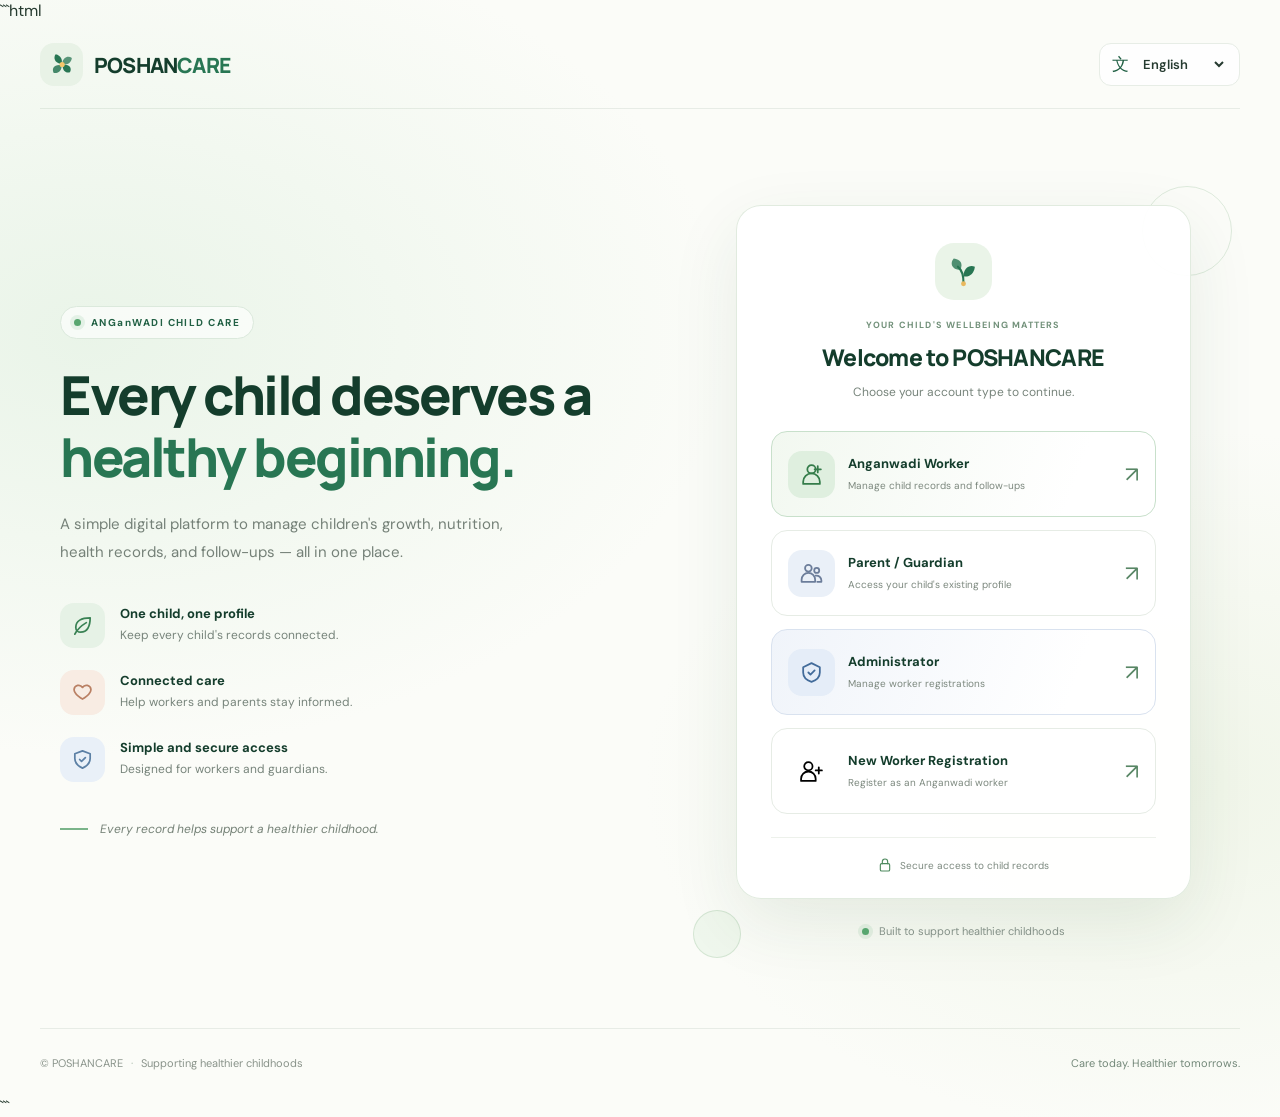
==== frontend/index.html @ c2d2161a "Initial commit: POSHANCARE application" ====
```html
<!DOCTYPE html>
<html lang="en">
<head>
  <meta charset="UTF-8">
  <meta name="viewport" content="width=device-width, initial-scale=1.0">

  <title>POSHANCARE | A Healthy Beginning for Every Child</title>
  <meta
    name="description"
    content="POSHANCARE helps Anganwadi workers and parents manage child growth, nutrition, health records, and follow-ups."
  >

  <link rel="preconnect" href="https://fonts.googleapis.com">
  <link rel="preconnect" href="https://fonts.gstatic.com" crossorigin>
  <link
    href="https://fonts.googleapis.com/css2?family=DM+Sans:wght@400;500;600;700&family=Manrope:wght@400;500;600;700;800&display=swap"
    rel="stylesheet"
  >

  <link rel="stylesheet" href="style.css">
</head>

<body>
  <header class="navbar">
    <a class="brand" href="index.html" aria-label="POSHANCARE home">
      <span class="brand-icon" aria-hidden="true">
        <svg viewBox="0 0 48 48" fill="none">
          <path d="M24 23C13 22 11 13 15 8C23 10 26 16 24 23Z"
                fill="currentColor"/>
          <path d="M25 23C26 12 35 10 40 14C39 22 32 26 25 23Z"
                fill="currentColor" opacity=".75"/>
          <path d="M24 25C13 23 8 30 12 37C20 38 25 32 24 25Z"
                fill="currentColor" opacity=".85"/>
          <path d="M26 25C35 22 41 29 37 36C30 38 25 32 26 25Z"
                fill="currentColor"/>
          <circle cx="25" cy="24" r="4" fill="#F5C76B"/>
        </svg>
      </span>

      <span class="brand-name">POSHAN<span>CARE</span></span>
    </a>

    <div class="nav-right">
      <span class="language-icon" aria-hidden="true">文</span>
      <select id="language" aria-label="Choose language">
        <option value="en">English</option>
        <option value="kn">ಕನ್ನಡ</option>
        <option value="ml">മലയാളം</option>
        <option value="hi">हिन्दी</option>
        <option value="ta">தமிழ்</option>
        <option value="te">తెలుగు</option>
      </select>
    </div>
  </header>

  <main class="hero">
    <section class="hero-content">
      <div class="eyebrow">
        <span class="eyebrow-dot"></span>
        ANGanWADI CHILD CARE
      </div>

      <h1 id="headline">
        Every child deserves a
        <span>healthy beginning.</span>
      </h1>

      <p class="hero-description" id="description">
        A simple digital platform to manage children's growth,
        nutrition, health records, and follow-ups — all in one place.
      </p>

      <div class="benefits">
        <article class="benefit">
          <span class="benefit-icon icon-leaf" aria-hidden="true">
            <svg viewBox="0 0 24 24" fill="none">
              <path d="M20 4C11 4 5 7 5 14a5 5 0 0 0 5 5c7 0 10-6 10-15Z"
                    stroke="currentColor" stroke-width="1.8"
                    stroke-linecap="round" stroke-linejoin="round"/>
              <path d="M4 21c3-6 7-9 12-12"
                    stroke="currentColor" stroke-width="1.8"
                    stroke-linecap="round"/>
            </svg>
          </span>
          <div>
            <h3>One child, one profile</h3>
            <p>Keep every child's records connected.</p>
          </div>
        </article>

        <article class="benefit">
          <span class="benefit-icon icon-heart" aria-hidden="true">
            <svg viewBox="0 0 24 24" fill="none">
              <path d="M20.8 8.8c0 5.2-8.8 10-8.8 10s-8.8-4.8-8.8-10A4.8 4.8 0 0 1 12 6.7a4.8 4.8 0 0 1 8.8 2.1Z"
                    stroke="currentColor" stroke-width="1.8"
                    stroke-linejoin="round"/>
            </svg>
          </span>
          <div>
            <h3>Connected care</h3>
            <p>Help workers and parents stay informed.</p>
          </div>
        </article>

        <article class="benefit">
          <span class="benefit-icon icon-shield" aria-hidden="true">
            <svg viewBox="0 0 24 24" fill="none">
              <path d="M12 3 20 6v5c0 5-3.5 8-8 10-4.5-2-8-5-8-10V6l8-3Z"
                    stroke="currentColor" stroke-width="1.8"
                    stroke-linejoin="round"/>
              <path d="m9 12 2 2 4-4"
                    stroke="currentColor" stroke-width="1.8"
                    stroke-linecap="round" stroke-linejoin="round"/>
            </svg>
          </span>
          <div>
            <h3>Simple and secure access</h3>
            <p>Designed for workers and guardians.</p>
          </div>
        </article>
      </div>

      <div class="hero-note">
        <span class="note-line"></span>
        <p>Every record helps support a healthier childhood.</p>
      </div>
    </section>

    <section class="access-section" aria-labelledby="welcome">
      <div class="decor decor-one"></div>
      <div class="decor decor-two"></div>

      <div class="access-card">
        <div class="welcome-icon">
          <svg viewBox="0 0 48 48" fill="none" aria-hidden="true">
            <path d="M24 38c0-9-1-15-7-20"
                  stroke="currentColor" stroke-width="2.5"
                  stroke-linecap="round"/>
            <path d="M20 22C9 22 7 13 12 8c8 1 12 6 8 14Z"
                  fill="currentColor" opacity=".8"/>
            <path d="M24 30c0-10 7-15 14-12-1 8-6 13-14 12Z"
                  fill="currentColor"/>
            <circle cx="24" cy="39" r="3" fill="#E9B85E"/>
          </svg>
        </div>

        <div class="card-heading">
          <p class="card-eyebrow">YOUR CHILD'S WELLBEING MATTERS</p>
          <h2 id="welcome">Welcome to POSHANCARE</h2>
          <p id="chooseRole">Choose your account type to continue.</p>
        </div>

        <div class="role-options">
          <button
            class="role-button worker"
            id="workerBtn"
            type="button"
          >
            <span class="role-icon worker-icon" aria-hidden="true">
              <svg viewBox="0 0 24 24" fill="none">
                <circle cx="12" cy="7" r="4"
                        stroke="currentColor" stroke-width="1.7"/>
                <path d="M4 21v-2a8 8 0 0 1 16 0v2H4Z"
                      stroke="currentColor" stroke-width="1.7"
                      stroke-linejoin="round"/>
                <path d="M18 4v6M15 7h6"
                      stroke="currentColor" stroke-width="1.7"
                      stroke-linecap="round"/>
              </svg>
            </span>

            <span class="role-text">
              <strong id="workerTitle">Anganwadi Worker</strong>
              <small id="workerDesc">Manage child records and follow-ups</small>
            </span>

            <span class="arrow" aria-hidden="true">↗</span>
          </button>

          <button
            class="role-button parent"
            id="parentBtn"
            type="button"
          >
            <span class="role-icon parent-icon" aria-hidden="true">
              <svg viewBox="0 0 24 24" fill="none">
                <circle cx="9" cy="7" r="3.2"
                        stroke="currentColor" stroke-width="1.7"/>
                <circle cx="17" cy="9" r="2.4"
                        stroke="currentColor" stroke-width="1.7"/>
                <path d="M2.5 20v-2a6.5 6.5 0 0 1 13 0v2h-13Z"
                      stroke="currentColor" stroke-width="1.7"
                      stroke-linejoin="round"/>
                <path d="M16 14a4.8 4.8 0 0 1 5.5 4.7V20h-4"
                      stroke="currentColor" stroke-width="1.7"
                      stroke-linecap="round" stroke-linejoin="round"/>
              </svg>
            </span>

            <span class="role-text">
              <strong id="parentTitle">Parent / Guardian</strong>
              <small id="parentDesc">Access your child's existing profile</small>
            </span>

            <span class="arrow" aria-hidden="true">↗</span>
          </button>

          <button
            class="role-button admin"
            id="adminBtn"
            type="button"
          >
            <span class="role-icon admin-icon" aria-hidden="true">
              <svg viewBox="0 0 24 24" fill="none">
                <path
                  d="M12 3 20 7v5c0 4.5-3.5 7.5-8 9-4.5-1.5-8-4.5-8-9V7l8-4Z"
                  stroke="currentColor"
                  stroke-width="1.7"
                  stroke-linejoin="round"
                />
                <path
                  d="m9 12 2 2 4-4"
                  stroke="currentColor"
                  stroke-width="1.7"
                  stroke-linecap="round"
                  stroke-linejoin="round"
                />
              </svg>
            </span>

            <span class="role-text">
              <strong>Administrator</strong>
              <small>Manage worker registrations</small>
            </span>

            <span class="arrow" aria-hidden="true">↗</span>
          </button>

          <!-- New worker registration button -->
          <button
            class="role-button registration"
            id="newWorkerBtn"
            type="button"
          >
            <span class="role-icon registration-icon" aria-hidden="true">
              <svg viewBox="0 0 24 24" fill="none">
                <circle
                  cx="9"
                  cy="7"
                  r="4"
                  stroke="currentColor"
                  stroke-width="1.7"
                />
                <path
                  d="M2 21v-2a7 7 0 0 1 14 0v2H2Z"
                  stroke="currentColor"
                  stroke-width="1.7"
                  stroke-linejoin="round"
                />
                <path
                  d="M19 8v6M16 11h6"
                  stroke="currentColor"
                  stroke-width="1.7"
                  stroke-linecap="round"
                />
              </svg>
            </span>

            <span class="role-text">
              <strong>New Worker Registration</strong>
              <small>Register as an Anganwadi worker</small>
            </span>

            <span class="arrow" aria-hidden="true">↗</span>
          </button>
        </div>

        <div class="card-security">
          <span class="lock-icon" aria-hidden="true">
            <svg viewBox="0 0 24 24" fill="none">
              <rect x="5" y="10" width="14" height="11" rx="2"
                    stroke="currentColor" stroke-width="1.7"/>
              <path d="M8 10V7a4 4 0 0 1 8 0v3"
                    stroke="currentColor" stroke-width="1.7"
                    stroke-linecap="round"/>
            </svg>
          </span>
          <span>Secure access to child records</span>
        </div>
      </div>

      <p class="access-caption">
        <span class="caption-dot"></span>
        Built to support healthier childhoods
      </p>
    </section>
  </main>

  <footer class="footer">
    <p>© POSHANCARE <span>·</span> Supporting healthier childhoods</p>
    <p class="footer-tagline">Care today. Healthier tomorrows.</p>
  </footer>

  <script src="app.js"></script>

  <script>
    const newWorkerBtn = document.getElementById("newWorkerBtn");

    if (newWorkerBtn) {
      newWorkerBtn.addEventListener("click", function () {
        window.location.href = "worker-register.html";
      });
    }
  </script>
</body>
</html>
```
---- frontend/style.css ----
:root {
  --green-950: #143d2c;
  --green-900: #194b35;
  --green-800: #216044;
  --green-700: #287653;
  --green-100: #e5f1e8;
  --green-50: #f2f8f3;
  --cream: #fbfcf8;
  --text: #263b30;
  --muted: #77847b;
  --border: #e7ede6;
  --white: #ffffff;
  --shadow: 0 24px 70px rgba(31, 73, 48, 0.09);
}

* {
  box-sizing: border-box;
  margin: 0;
  padding: 0;
}

html {
  scroll-behavior: smooth;
}

body {
  min-height: 100vh;
  display: flex;
  flex-direction: column;
  background:
    radial-gradient(ellipse at 7% 30%, rgba(224, 240, 224, 0.65), transparent 38%),
    radial-gradient(ellipse at 92% 70%, rgba(231, 240, 220, 0.55), transparent 32%),
    var(--cream);
  color: var(--text);
  font-family: "DM Sans", sans-serif;
  -webkit-font-smoothing: antialiased;
}

button,
select {
  font: inherit;
}

button {
  -webkit-tap-highlight-color: transparent;
}

.navbar {
  width: min(1240px, calc(100% - 80px));
  min-height: 88px;
  margin: 0 auto;
  display: flex;
  align-items: center;
  justify-content: space-between;
  border-bottom: 1px solid rgba(35, 75, 48, 0.09);
}

.brand {
  display: inline-flex;
  align-items: center;
  gap: 11px;
  text-decoration: none;
  color: var(--green-950);
}

.brand-icon {
  width: 43px;
  height: 43px;
  display: grid;
  place-items: center;
  color: var(--green-700);
  background: #e8f2e6;
  border-radius: 14px;
}

.brand-icon svg {
  width: 31px;
  height: 31px;
}

.brand-name {
  font-family: "Manrope", sans-serif;
  font-size: 21px;
  font-weight: 800;
  letter-spacing: -0.8px;
}

.brand-name span {
  color: var(--green-700);
}

.nav-right {
  display: flex;
  align-items: center;
  gap: 8px;
  padding: 8px 12px;
  background: rgba(255, 255, 255, 0.85);
  border: 1px solid var(--border);
  border-radius: 12px;
}

.language-icon {
  color: var(--green-800);
  font-size: 17px;
}

#language {
  max-width: 150px;
  padding: 3px 15px 3px 2px;
  color: var(--text);
  background: transparent;
  border: none;
  outline: none;
  cursor: pointer;
  font-size: 13px;
  font-weight: 600;
}

.hero {
  width: min(1160px, calc(100% - 80px));
  flex: 1;
  margin: 0 auto;
  padding: 76px 0 70px;
  display: grid;
  grid-template-columns: 1.04fr 0.96fr;
  align-items: center;
  gap: clamp(45px, 7vw, 100px);
}

.hero-content {
  max-width: 530px;
}

.eyebrow {
  display: inline-flex;
  align-items: center;
  gap: 10px;
  margin-bottom: 25px;
  padding: 9px 13px;
  border: 1px solid #dbe9dc;
  border-radius: 100px;
  background: rgba(255, 255, 255, 0.65);
  color: var(--green-800);
  font-size: 10px;
  font-weight: 700;
  letter-spacing: 1.45px;
}

.eyebrow-dot,
.caption-dot {
  width: 7px;
  height: 7px;
  border-radius: 50%;
  background: #57a66f;
  box-shadow: 0 0 0 4px rgba(87, 166, 111, 0.12);
}

h1 {
  max-width: 550px;
  color: var(--green-950);
  font-family: "Manrope", sans-serif;
  font-size: clamp(39px, 4.2vw, 59px);
  font-weight: 800;
  line-height: 1.14;
  letter-spacing: -2.5px;
}

h1 span {
  display: block;
  color: var(--green-700);
}

.hero-description {
  max-width: 455px;
  margin-top: 23px;
  color: #758178;
  font-size: 15px;
  line-height: 1.9;
}

.benefits {
  display: grid;
  gap: 22px;
  margin-top: 36px;
}

.benefit {
  display: flex;
  align-items: center;
  gap: 15px;
}

.benefit-icon {
  width: 45px;
  height: 45px;
  flex-shrink: 0;
  display: grid;
  place-items: center;
  border-radius: 14px;
}

.benefit-icon svg {
  width: 23px;
  height: 23px;
}

.icon-leaf {
  color: #398254;
  background: #e6f2e6;
}

.icon-heart {
  color: #ba8064;
  background: #f8ece3;
}

.icon-shield {
  color: #5c80a5;
  background: #e9f0f8;
}

.benefit h3 {
  margin-bottom: 4px;
  color: var(--green-950);
  font-size: 13px;
  font-weight: 700;
}

.benefit p {
  color: var(--muted);
  font-size: 12px;
  line-height: 1.6;
}

.hero-note {
  display: flex;
  align-items: center;
  gap: 12px;
  margin-top: 39px;
}

.note-line {
  width: 28px;
  height: 2px;
  background: #7ab48a;
}

.hero-note p {
  color: #748176;
  font-size: 12px;
  font-style: italic;
}

.access-section {
  position: relative;
  min-width: 0;
  padding: 20px 0;
}

.access-card {
  position: relative;
  z-index: 1;
  width: 100%;
  max-width: 455px;
  margin: 0 auto;
  padding: 37px 34px 25px;
  background: rgba(255, 255, 255, 0.94);
  border: 1px solid rgba(224, 234, 222, 0.95);
  border-radius: 25px;
  box-shadow: var(--shadow);
}

.welcome-icon {
  width: 57px;
  height: 57px;
  margin: 0 auto 19px;
  display: grid;
  place-items: center;
  border-radius: 19px;
  background: #eaf4e8;
  color: var(--green-700);
}

.welcome-icon svg {
  width: 39px;
  height: 39px;
}

.card-heading {
  text-align: center;
}

.card-eyebrow {
  margin-bottom: 10px;
  color: #72917a;
  font-size: 9px;
  font-weight: 700;
  letter-spacing: 1.2px;
}

.card-heading h2 {
  color: var(--green-950);
  font-family: "Manrope", sans-serif;
  font-size: 23px;
  font-weight: 800;
  letter-spacing: -0.7px;
}

.card-heading > p:last-child {
  margin-top: 9px;
  color: var(--muted);
  font-size: 12px;
  line-height: 1.7;
}

.role-options {
  display: grid;
  gap: 13px;
  margin-top: 29px;
}

.role-button {
  width: 100%;
  min-height: 86px;
  display: flex;
  align-items: center;
  gap: 13px;
  padding: 16px;
  text-align: left;
  background: white;
  border: 1px solid #e6ece5;
  border-radius: 16px;
  cursor: pointer;
  transition:
    transform 180ms ease,
    border-color 180ms ease,
    box-shadow 180ms ease,
    background 180ms ease;
}

.role-button:hover {
  transform: translateY(-2px);
  border-color: #9fc8a6;
  box-shadow: 0 10px 24px rgba(31, 73, 48, 0.08);
}

.role-button:focus-visible {
  outline: 3px solid rgba(56, 130, 84, 0.28);
  outline-offset: 3px;
}

.role-button.worker {
  border-color: #c8e0cb;
  background: linear-gradient(110deg, #f2f8f0, #ffffff 78%);
}

.role-icon {
  width: 47px;
  height: 47px;
  flex-shrink: 0;
  display: grid;
  place-items: center;
  border-radius: 14px;
}

.role-icon svg {
  width: 25px;
  height: 25px;
}

.worker-icon {
  color: #347c4a;
  background: #dfefdf;
}

.parent-icon {
  color: #6c7d9a;
  background: #eaf0f8;
}

.role-text {
  min-width: 0;
  flex: 1;
  display: grid;
  gap: 6px;
}

.role-text strong {
  color: var(--green-950);
  font-size: 13px;
  font-weight: 700;
}

.role-text small {
  color: #7c887e;
  font-size: 10px;
  line-height: 1.5;
}

.arrow {
  flex-shrink: 0;
  color: #588665;
  font-size: 22px;
  transition: transform 180ms ease;
}

.role-button:hover .arrow {
  transform: translate(2px, -2px);
}

.card-security {
  display: flex;
  justify-content: center;
  align-items: center;
  gap: 7px;
  margin-top: 23px;
  padding-top: 19px;
  border-top: 1px solid #edf1eb;
  color: #7c897f;
  font-size: 10px;
}

.lock-icon {
  display: inline-flex;
  color: #4e8a5f;
}

.lock-icon svg {
  width: 16px;
  height: 16px;
}

.decor {
  position: absolute;
  border: 1px solid rgba(123, 173, 126, 0.23);
  border-radius: 50%;
  pointer-events: none;
}

.decor-one {
  width: 90px;
  height: 90px;
  top: 1px;
  right: -12px;
}

.decor-two {
  width: 48px;
  height: 48px;
  bottom: 0;
  left: -13px;
  background: rgba(227, 241, 225, 0.5);
}

.access-caption {
  position: relative;
  z-index: 1;
  display: flex;
  align-items: center;
  justify-content: center;
  gap: 10px;
  margin-top: 25px;
  color: #839087;
  font-size: 11px;
}

.footer {
  width: min(1240px, calc(100% - 80px));
  min-height: 68px;
  margin: 0 auto;
  display: flex;
  align-items: center;
  justify-content: space-between;
  gap: 20px;
  border-top: 1px solid rgba(35, 75, 48, 0.09);
  color: #89938a;
  font-size: 11px;
}

.footer p span {
  margin: 0 5px;
  color: #a8b9a9;
}

.footer-tagline {
  color: #738879;
}

/* Tablet */
@media (max-width: 950px) {
  .navbar,
  .footer {
    width: calc(100% - 48px);
  }

  .hero {
    width: calc(100% - 64px);
    gap: 35px;
    padding: 60px 0;
  }

  h1 {
    font-size: clamp(36px, 5vw, 49px);
    letter-spacing: -1.8px;
  }

  .access-card {
    padding: 30px 23px 23px;
  }

  .card-heading h2 {
    font-size: 21px;
  }

  .role-button {
    gap: 10px;
    padding: 12px;
  }

  .role-icon {
    width: 42px;
    height: 42px;
  }
}

/* Mobile */
@media (max-width: 700px) {
  .navbar {
    width: calc(100% - 36px);
    min-height: 74px;
  }

  .brand-icon {
    width: 38px;
    height: 38px;
    border-radius: 12px;
  }

  .brand-name {
    font-size: 19px;
  }

  .nav-right {
    padding: 7px 9px;
  }

  #language {
    max-width: 112px;
    font-size: 12px;
  }

  .hero {
    width: calc(100% - 36px);
    grid-template-columns: 1fr;
    gap: 32px;
    padding: 48px 0 45px;
  }

  .hero-content {
    max-width: 540px;
    margin: 0 auto;
  }

  .eyebrow {
    margin-bottom: 20px;
    font-size: 9px;
  }

  h1 {
    max-width: 500px;
    font-size: clamp(39px, 9vw, 53px);
    letter-spacing: -1.8px;
  }

  .hero-description {
    margin-top: 17px;
    font-size: 14px;
    line-height: 1.8;
  }

  .benefits {
    gap: 17px;
    margin-top: 27px;
  }

  .benefit-icon {
    width: 41px;
    height: 41px;
  }

  .hero-note {
    margin-top: 26px;
  }

  .access-section {
    width: 100%;
    padding: 5px 0 0;
  }

  .access-card {
    max-width: 455px;
    padding: 29px 22px 23px;
    border-radius: 22px;
  }

  .footer {
    width: calc(100% - 36px);
    min-height: 70px;
    flex-direction: column;
    justify-content: center;
    gap: 7px;
    text-align: center;
  }
}

/* Small phones */
@media (max-width: 380px) {
  .navbar,
  .hero,
  .footer {
    width: calc(100% - 28px);
  }

  .brand {
    gap: 7px;
  }

  .brand-name {
    font-size: 17px;
  }

  .brand-icon {
    width: 34px;
    height: 34px;
  }

  .nav-right {
    gap: 4px;
    padding: 6px;
  }

  #language {
    max-width: 96px;
    font-size: 11px;
  }

  .access-card {
    padding-right: 16px;
    padding-left: 16px;
  }

  .role-button {
    gap: 9px;
    padding: 11px;
  }

  .role-text strong {
    font-size: 12px;
  }

  .role-text small {
    font-size: 9px;
  }
}

@media (prefers-reduced-motion: reduce) {
  *,
  *::before,
  *::after {
    scroll-behavior: auto !important;
    transition-duration: 0.01ms !important;
  }
}

/* Administrator button */
.role-button.admin {
  border-color: #d9e2ef;
  background: linear-gradient(110deg, #f0f4fa, #ffffff 78%);
}

.role-button.admin:hover {
  border-color: #a8bfdc;
}

.admin-icon {
  color: #426b9a;
  background: #e5edf8;
}
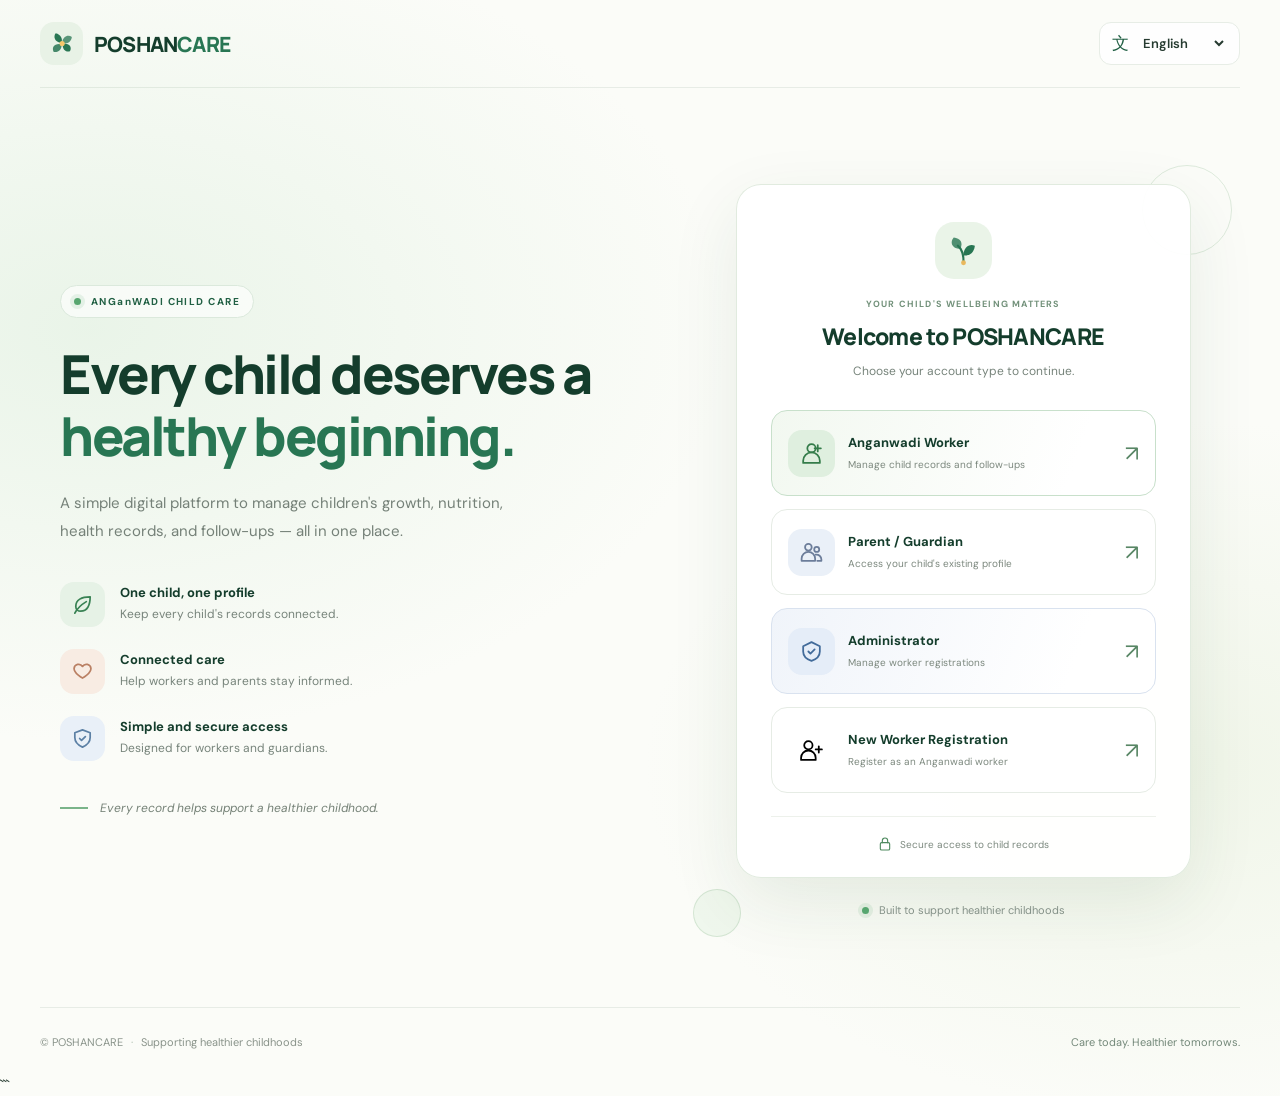
==== commit c69100e6: "Fix frontend API URL for production" ====
--- a/frontend/index.html
+++ b/frontend/index.html
@@ -1,4 +1,3 @@
-```html
 <!DOCTYPE html>
 <html lang="en">
 <head>
